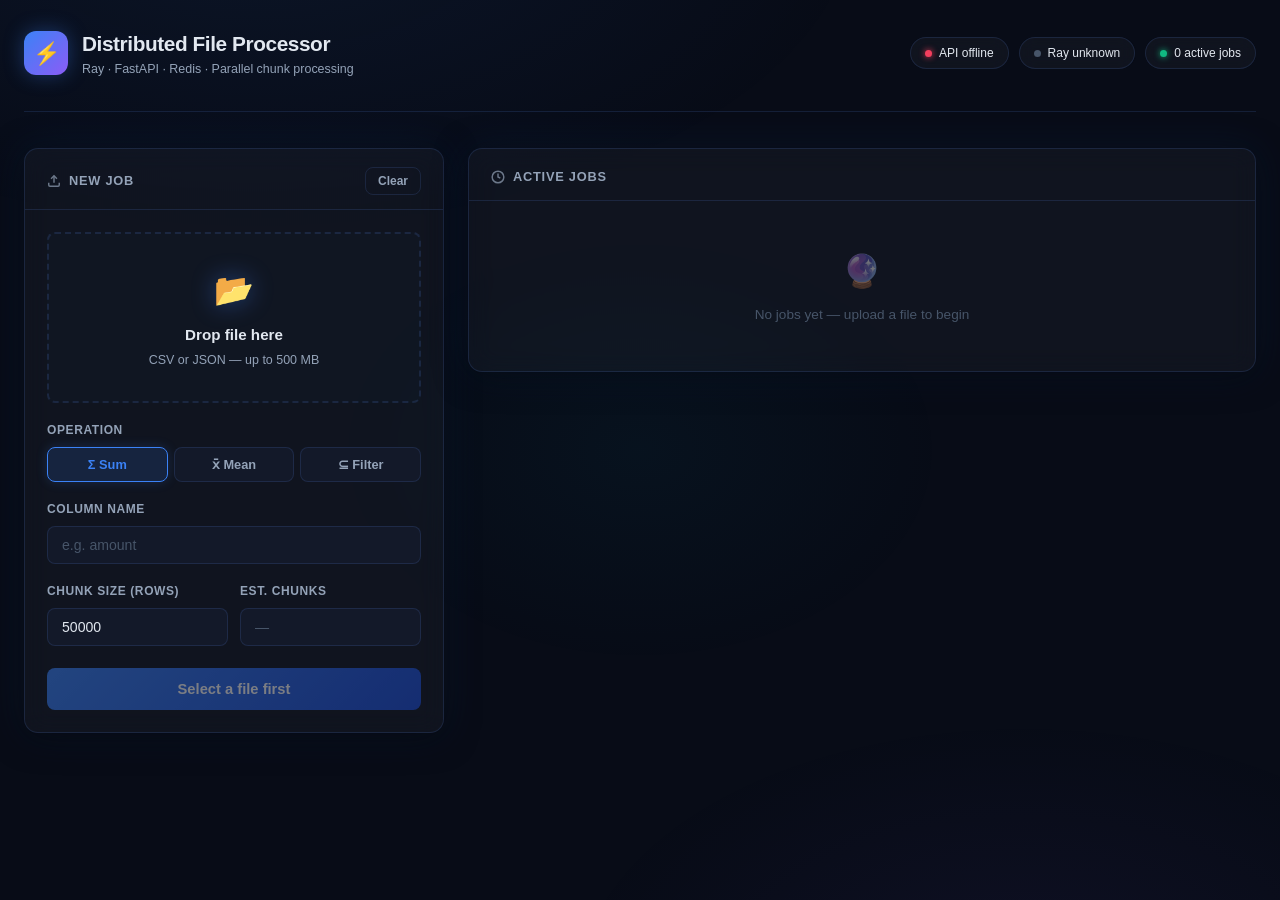
==== frontend/index.html @ 1e4f4f50 "Add dark-theme SPA frontend served from FastAPI UI features: - Drag-and-drop file upload with CSV/JS" ====
<!DOCTYPE html>
<html lang="en">
<head>
<meta charset="UTF-8">
<meta name="viewport" content="width=device-width, initial-scale=1.0">
<title>Distributed File Processor</title>
<style>
/* ── Reset & base ─────────────────────────────────────────────────────── */
*, *::before, *::after { box-sizing: border-box; margin: 0; padding: 0; }

:root {
  --bg:        #080c17;
  --bg2:       #0d1224;
  --bg3:       #131929;
  --surface:   rgba(255,255,255,.035);
  --surfaceH:  rgba(255,255,255,.06);
  --border:    rgba(99,147,255,.14);
  --borderH:   rgba(99,147,255,.32);
  --blue:      #3b82f6;
  --blue-dim:  #1d4ed8;
  --cyan:      #06b6d4;
  --green:     #10b981;
  --amber:     #f59e0b;
  --red:       #f43f5e;
  --purple:    #8b5cf6;
  --txt:       #e2e8f0;
  --txt2:      #94a3b8;
  --txt3:      #475569;
  --radius:    14px;
  --radius-sm: 8px;
  --shadow:    0 4px 32px rgba(0,0,0,.6);
  --glow:      0 0 40px rgba(59,130,246,.12);
}

html { scroll-behavior: smooth; }

body {
  font-family: -apple-system, BlinkMacSystemFont, "Segoe UI", Inter, sans-serif;
  background: var(--bg);
  color: var(--txt);
  min-height: 100vh;
  line-height: 1.5;
  overflow-x: hidden;
}

/* ── Animated background mesh ─────────────────────────────────────────── */
body::before {
  content: "";
  position: fixed;
  inset: 0;
  background:
    radial-gradient(ellipse 80% 60% at 20% -10%, rgba(59,130,246,.08) 0%, transparent 60%),
    radial-gradient(ellipse 60% 50% at 80% 110%, rgba(139,92,246,.06) 0%, transparent 60%),
    radial-gradient(ellipse 40% 40% at 50% 50%, rgba(6,182,212,.04) 0%, transparent 60%);
  pointer-events: none;
  z-index: 0;
}

/* ── Layout ───────────────────────────────────────────────────────────── */
.app { position: relative; z-index: 1; max-width: 1280px; margin: 0 auto; padding: 0 24px 80px; }

/* ── Header ───────────────────────────────────────────────────────────── */
header {
  display: flex;
  align-items: center;
  justify-content: space-between;
  padding: 28px 0 32px;
  border-bottom: 1px solid var(--border);
  margin-bottom: 36px;
  flex-wrap: wrap;
  gap: 16px;
}

.brand { display: flex; align-items: center; gap: 14px; }

.brand-icon {
  width: 44px; height: 44px;
  background: linear-gradient(135deg, var(--blue), var(--purple));
  border-radius: 12px;
  display: grid; place-items: center;
  font-size: 22px;
  box-shadow: 0 0 20px rgba(59,130,246,.35);
  flex-shrink: 0;
}

.brand-text h1 { font-size: 1.3rem; font-weight: 700; letter-spacing: -.02em; }
.brand-text p  { font-size: .78rem; color: var(--txt2); margin-top: 1px; }

.header-badges { display: flex; align-items: center; gap: 10px; flex-wrap: wrap; }

.badge {
  display: flex; align-items: center; gap: 7px;
  padding: 6px 14px;
  border-radius: 999px;
  border: 1px solid var(--border);
  background: var(--surface);
  font-size: .75rem; font-weight: 500;
  backdrop-filter: blur(8px);
  transition: border-color .2s, background .2s;
}
.badge:hover { border-color: var(--borderH); background: var(--surfaceH); }

.dot {
  width: 7px; height: 7px;
  border-radius: 50%;
  background: var(--txt3);
  transition: background .3s;
}
.dot.green { background: var(--green); box-shadow: 0 0 6px var(--green); }
.dot.red   { background: var(--red);   box-shadow: 0 0 6px var(--red); }
.dot.amber { background: var(--amber); box-shadow: 0 0 6px var(--amber); }
.dot.pulse { animation: pulse 1.8s ease-in-out infinite; }

@keyframes pulse { 0%,100%{opacity:1} 50%{opacity:.4} }

/* ── Main grid ────────────────────────────────────────────────────────── */
.grid-main {
  display: grid;
  grid-template-columns: 420px 1fr;
  gap: 24px;
  align-items: start;
}
@media (max-width: 900px) { .grid-main { grid-template-columns: 1fr; } }

/* ── Cards ────────────────────────────────────────────────────────────── */
.card {
  background: var(--surface);
  border: 1px solid var(--border);
  border-radius: var(--radius);
  backdrop-filter: blur(12px);
  box-shadow: var(--shadow), var(--glow);
  overflow: hidden;
  transition: border-color .2s, box-shadow .2s;
}
.card:hover { border-color: var(--borderH); }

.card-header {
  padding: 18px 22px 14px;
  border-bottom: 1px solid var(--border);
  display: flex; align-items: center; justify-content: space-between;
  gap: 12px;
}
.card-title {
  font-size: .8rem;
  font-weight: 600;
  letter-spacing: .06em;
  text-transform: uppercase;
  color: var(--txt2);
  display: flex; align-items: center; gap: 8px;
}
.card-title svg { opacity: .7; }
.card-body { padding: 22px; }

/* ── Upload zone ──────────────────────────────────────────────────────── */
.drop-zone {
  border: 2px dashed var(--border);
  border-radius: var(--radius-sm);
  padding: 32px 24px;
  text-align: center;
  cursor: pointer;
  transition: border-color .2s, background .2s;
  position: relative;
  background: rgba(59,130,246,.02);
}
.drop-zone:hover, .drop-zone.drag-over {
  border-color: var(--blue);
  background: rgba(59,130,246,.06);
}
.drop-zone input[type="file"] {
  position: absolute; inset: 0; opacity: 0; cursor: pointer; width: 100%; height: 100%;
}
.drop-icon {
  font-size: 2rem; margin-bottom: 10px;
  filter: drop-shadow(0 0 12px rgba(59,130,246,.4));
}
.drop-zone h3 { font-size: .95rem; font-weight: 600; margin-bottom: 4px; }
.drop-zone p  { font-size: .78rem; color: var(--txt2); }

.file-pill {
  display: inline-flex; align-items: center; gap: 8px;
  background: var(--bg3);
  border: 1px solid var(--borderH);
  border-radius: 999px;
  padding: 6px 14px;
  font-size: .78rem;
  margin-top: 12px;
  max-width: 100%;
  overflow: hidden;
  text-overflow: ellipsis;
  white-space: nowrap;
}
.file-type-badge {
  padding: 2px 7px;
  border-radius: 4px;
  font-size: .68rem;
  font-weight: 700;
  letter-spacing: .04em;
  text-transform: uppercase;
}
.file-type-badge.csv  { background: rgba(16,185,129,.2); color: var(--green); }
.file-type-badge.json { background: rgba(245,158,11,.2); color: var(--amber); }

/* ── Form elements ────────────────────────────────────────────────────── */
.form-group { margin-top: 18px; }
.form-label {
  display: block;
  font-size: .75rem;
  font-weight: 600;
  letter-spacing: .05em;
  text-transform: uppercase;
  color: var(--txt2);
  margin-bottom: 8px;
}
.form-input {
  width: 100%;
  background: var(--bg3);
  border: 1px solid var(--border);
  border-radius: var(--radius-sm);
  padding: 10px 14px;
  color: var(--txt);
  font-size: .88rem;
  font-family: inherit;
  transition: border-color .2s, box-shadow .2s;
  outline: none;
}
.form-input:focus {
  border-color: var(--blue);
  box-shadow: 0 0 0 3px rgba(59,130,246,.15);
}
.form-input::placeholder { color: var(--txt3); }

.op-tabs { display: flex; gap: 6px; }
.op-tab {
  flex: 1;
  padding: 9px 8px;
  border-radius: var(--radius-sm);
  border: 1px solid var(--border);
  background: var(--bg3);
  color: var(--txt2);
  font-size: .8rem;
  font-weight: 600;
  cursor: pointer;
  text-align: center;
  transition: all .18s;
  font-family: inherit;
}
.op-tab:hover { border-color: var(--borderH); color: var(--txt); }
.op-tab.active {
  border-color: var(--blue);
  background: rgba(59,130,246,.15);
  color: var(--blue);
  box-shadow: 0 0 12px rgba(59,130,246,.2);
}

.form-row { display: grid; grid-template-columns: 1fr 1fr; gap: 12px; margin-top: 18px; }

.filter-section { margin-top: 18px; display: none; }
.filter-section.visible { display: block; }

/* ── Buttons ──────────────────────────────────────────────────────────── */
.btn {
  display: inline-flex; align-items: center; justify-content: center; gap: 8px;
  padding: 11px 22px;
  border-radius: var(--radius-sm);
  font-size: .88rem;
  font-weight: 600;
  cursor: pointer;
  border: none;
  font-family: inherit;
  transition: all .18s;
  text-decoration: none;
  white-space: nowrap;
}
.btn-primary {
  background: linear-gradient(135deg, var(--blue), var(--blue-dim));
  color: #fff;
  box-shadow: 0 4px 16px rgba(59,130,246,.35);
  width: 100%;
  margin-top: 22px;
  padding: 13px;
  font-size: .92rem;
}
.btn-primary:hover:not(:disabled) {
  transform: translateY(-1px);
  box-shadow: 0 6px 24px rgba(59,130,246,.5);
}
.btn-primary:active:not(:disabled) { transform: translateY(0); }
.btn-primary:disabled {
  opacity: .45;
  cursor: not-allowed;
  transform: none;
  box-shadow: none;
}
.btn-ghost {
  background: transparent;
  color: var(--txt2);
  border: 1px solid var(--border);
  padding: 6px 12px;
  font-size: .75rem;
}
.btn-ghost:hover { background: var(--surfaceH); color: var(--txt); border-color: var(--borderH); }
.btn-danger {
  background: rgba(244,63,94,.1);
  border: 1px solid rgba(244,63,94,.25);
  color: var(--red);
  padding: 5px 10px; font-size: .72rem;
}
.btn-danger:hover { background: rgba(244,63,94,.2); }

/* ── Right column ─────────────────────────────────────────────────────── */
.right-col { display: flex; flex-direction: column; gap: 20px; }

/* ── Job items ────────────────────────────────────────────────────────── */
.job-list { display: flex; flex-direction: column; gap: 12px; }
.empty-state {
  text-align: center;
  padding: 32px 16px;
  color: var(--txt3);
  font-size: .85rem;
}
.empty-icon { font-size: 2rem; margin-bottom: 10px; opacity: .4; }

.job-item {
  background: var(--bg3);
  border: 1px solid var(--border);
  border-radius: var(--radius-sm);
  padding: 14px 16px;
  transition: border-color .2s;
  animation: slideIn .25s ease-out;
}
.job-item:hover { border-color: var(--borderH); }

@keyframes slideIn {
  from { opacity: 0; transform: translateY(-8px); }
  to   { opacity: 1; transform: translateY(0); }
}

.job-header { display: flex; align-items: center; justify-content: space-between; margin-bottom: 10px; }
.job-id { font-size: .72rem; font-family: monospace; color: var(--txt2); }
.job-meta { display: flex; align-items: center; gap: 8px; font-size: .78rem; }

.status-badge {
  display: inline-flex; align-items: center; gap: 5px;
  padding: 3px 10px;
  border-radius: 999px;
  font-size: .7rem;
  font-weight: 700;
  letter-spacing: .04em;
  text-transform: uppercase;
}
.status-badge.uploaded  { background: rgba(148,163,184,.1); color: var(--txt2); border: 1px solid rgba(148,163,184,.2); }
.status-badge.processing { background: rgba(59,130,246,.15); color: var(--blue); border: 1px solid rgba(59,130,246,.25); }
.status-badge.completed { background: rgba(16,185,129,.15); color: var(--green); border: 1px solid rgba(16,185,129,.25); }
.status-badge.failed    { background: rgba(244,63,94,.12); color: var(--red); border: 1px solid rgba(244,63,94,.25); }

.job-info { display: flex; gap: 14px; margin-bottom: 10px; flex-wrap: wrap; }
.job-chip {
  font-size: .72rem; color: var(--txt2);
  background: var(--surface);
  padding: 3px 9px;
  border-radius: 5px;
  border: 1px solid var(--border);
  display: flex; align-items: center; gap: 4px;
}
.job-chip span { color: var(--txt); font-weight: 500; }

/* ── Progress bar ─────────────────────────────────────────────────────── */
.progress-wrap {
  background: rgba(255,255,255,.05);
  border-radius: 999px;
  height: 6px;
  overflow: hidden;
  margin-top: 4px;
}
.progress-bar {
  height: 100%;
  border-radius: 999px;
  background: linear-gradient(90deg, var(--blue), var(--cyan));
  transition: width .5s cubic-bezier(.4,0,.2,1);
  box-shadow: 0 0 10px rgba(59,130,246,.6);
  position: relative;
  overflow: hidden;
}
.progress-bar::after {
  content: "";
  position: absolute;
  top: 0; left: -100%; right: -100%; bottom: 0;
  background: linear-gradient(90deg, transparent, rgba(255,255,255,.3), transparent);
  animation: shimmer 1.5s linear infinite;
}
@keyframes shimmer { to { transform: translateX(200%); } }

.progress-label {
  display: flex; justify-content: space-between;
  font-size: .7rem; color: var(--txt3);
  margin-top: 6px;
}
.progress-pct { font-weight: 600; color: var(--blue); }

/* ── Result card ──────────────────────────────────────────────────────── */
.result-display {
  text-align: center;
  padding: 24px 20px;
}
.result-op-label {
  font-size: .72rem;
  font-weight: 700;
  letter-spacing: .1em;
  text-transform: uppercase;
  color: var(--txt3);
  margin-bottom: 6px;
}
.result-expr {
  font-size: .85rem;
  color: var(--txt2);
  margin-bottom: 18px;
  font-family: monospace;
}
.result-value {
  font-size: 3rem;
  font-weight: 800;
  letter-spacing: -.04em;
  background: linear-gradient(135deg, var(--cyan), var(--blue), var(--purple));
  -webkit-background-clip: text;
  -webkit-text-fill-color: transparent;
  background-clip: text;
  line-height: 1;
  margin-bottom: 8px;
  transition: all .3s;
}
.result-job-id {
  font-size: .68rem;
  color: var(--txt3);
  font-family: monospace;
}

/* ── History table ────────────────────────────────────────────────────── */
.history-wrap { overflow-x: auto; }
table {
  width: 100%;
  border-collapse: collapse;
  font-size: .8rem;
}
thead th {
  text-align: left;
  padding: 10px 14px;
  font-size: .7rem;
  font-weight: 700;
  letter-spacing: .07em;
  text-transform: uppercase;
  color: var(--txt3);
  border-bottom: 1px solid var(--border);
  white-space: nowrap;
}
tbody td {
  padding: 11px 14px;
  border-bottom: 1px solid rgba(255,255,255,.04);
  color: var(--txt2);
  vertical-align: middle;
}
tbody tr:hover td { background: var(--surface); }
tbody tr:last-child td { border-bottom: none; }
td.mono { font-family: monospace; font-size: .75rem; }
td.result-val { font-weight: 700; color: var(--txt); }

/* ── Toasts ───────────────────────────────────────────────────────────── */
.toast-container {
  position: fixed;
  bottom: 28px; right: 28px;
  display: flex; flex-direction: column; gap: 10px;
  z-index: 9999;
  pointer-events: none;
}
.toast {
  display: flex; align-items: flex-start; gap: 12px;
  background: var(--bg2);
  border: 1px solid var(--border);
  border-radius: var(--radius-sm);
  padding: 14px 18px;
  min-width: 280px; max-width: 380px;
  box-shadow: var(--shadow);
  backdrop-filter: blur(16px);
  animation: toastIn .25s cubic-bezier(.34,1.56,.64,1);
  pointer-events: all;
}
.toast.removing { animation: toastOut .2s ease-in forwards; }
.toast-icon { font-size: 1.1rem; flex-shrink: 0; margin-top: 1px; }
.toast-body {}
.toast-title { font-size: .82rem; font-weight: 700; margin-bottom: 2px; }
.toast-msg   { font-size: .76rem; color: var(--txt2); }
.toast.success { border-left: 3px solid var(--green); }
.toast.error   { border-left: 3px solid var(--red); }
.toast.info    { border-left: 3px solid var(--blue); }
.toast.warning { border-left: 3px solid var(--amber); }

@keyframes toastIn  { from { opacity:0; transform:translateY(12px) scale(.96) } to { opacity:1; transform:translateY(0) scale(1) } }
@keyframes toastOut { to   { opacity:0; transform:translateY(8px) scale(.96) } }

/* ── Loading spinner ──────────────────────────────────────────────────── */
.spinner {
  width: 14px; height: 14px;
  border: 2px solid rgba(255,255,255,.2);
  border-top-color: #fff;
  border-radius: 50%;
  animation: spin .6s linear infinite;
  display: inline-block;
}
@keyframes spin { to { transform: rotate(360deg); } }

/* ── Misc ─────────────────────────────────────────────────────────────── */
.section-gap { margin-top: 24px; }
.txt-muted { color: var(--txt2); }
.txt-tiny  { font-size: .72rem; color: var(--txt3); }
hr.divider { border: none; border-top: 1px solid var(--border); margin: 18px 0; }
.flex-between { display: flex; align-items: center; justify-content: space-between; }
.gap-8 { gap: 8px; }
</style>
</head>

<body>
<div class="app">

  <!-- ── Header ─────────────────────────────────────────────────────── -->
  <header>
    <div class="brand">
      <div class="brand-icon">⚡</div>
      <div class="brand-text">
        <h1>Distributed File Processor</h1>
        <p>Ray · FastAPI · Redis · Parallel chunk processing</p>
      </div>
    </div>
    <div class="header-badges">
      <div class="badge" id="badge-api">
        <div class="dot" id="dot-api"></div>
        <span id="label-api">API connecting…</span>
      </div>
      <div class="badge" id="badge-ray">
        <div class="dot" id="dot-ray"></div>
        <span id="label-ray">Ray unknown</span>
      </div>
      <div class="badge">
        <div class="dot green"></div>
        <span id="label-jobs">0 active jobs</span>
      </div>
    </div>
  </header>

  <!-- ── Main grid ──────────────────────────────────────────────────── -->
  <div class="grid-main">

    <!-- LEFT: Upload card -->
    <div class="card">
      <div class="card-header">
        <div class="card-title">
          <svg width="14" height="14" viewBox="0 0 24 24" fill="none" stroke="currentColor" stroke-width="2.5"><path d="M21 15v4a2 2 0 0 1-2 2H5a2 2 0 0 1-2-2v-4"/><polyline points="17 8 12 3 7 8"/><line x1="12" y1="3" x2="12" y2="15"/></svg>
          New Job
        </div>
        <button class="btn btn-ghost" id="btn-reset" onclick="resetForm()">Clear</button>
      </div>
      <div class="card-body">

        <!-- Drop zone -->
        <div class="drop-zone" id="drop-zone">
          <input type="file" id="file-input" accept=".csv,.json,text/csv,application/json,text/plain">
          <div class="drop-icon">📂</div>
          <h3>Drop file here</h3>
          <p>CSV or JSON — up to 500 MB</p>
          <div id="file-pill" style="display:none">
            <div class="file-pill">
              <span class="file-type-badge" id="file-type-badge">CSV</span>
              <span id="file-name-label">filename.csv</span>
            </div>
          </div>
        </div>

        <!-- Operation -->
        <div class="form-group">
          <label class="form-label">Operation</label>
          <div class="op-tabs">
            <button class="op-tab active" data-op="sum" onclick="selectOp(this)">
              Σ Sum
            </button>
            <button class="op-tab" data-op="mean" onclick="selectOp(this)">
              x̄ Mean
            </button>
            <button class="op-tab" data-op="filter" onclick="selectOp(this)">
              ⊆ Filter
            </button>
          </div>
        </div>

        <!-- Column name -->
        <div class="form-group">
          <label class="form-label">Column name</label>
          <input id="inp-column" class="form-input" type="text" placeholder="e.g. amount" autocomplete="off">
        </div>

        <!-- Filter value (only for filter op) -->
        <div class="filter-section" id="filter-section">
          <label class="form-label">Filter value</label>
          <input id="inp-filter" class="form-input" type="text" placeholder="e.g. A" autocomplete="off">
        </div>

        <!-- Chunk size -->
        <div class="form-row">
          <div>
            <label class="form-label">Chunk size (rows)</label>
            <input id="inp-chunk" class="form-input" type="number" value="50000" min="1" max="500000">
          </div>
          <div>
            <label class="form-label">Est. chunks</label>
            <input id="inp-est-chunks" class="form-input" type="text" value="—" readonly style="color:var(--txt3)">
          </div>
        </div>

        <!-- Submit -->
        <button class="btn btn-primary" id="btn-submit" onclick="submitJob()" disabled>
          <span id="btn-submit-label">Select a file first</span>
        </button>

      </div>
    </div>

    <!-- RIGHT: Active jobs + Latest result -->
    <div class="right-col">

      <!-- Active / recent jobs -->
      <div class="card">
        <div class="card-header">
          <div class="card-title">
            <svg width="14" height="14" viewBox="0 0 24 24" fill="none" stroke="currentColor" stroke-width="2.5"><circle cx="12" cy="12" r="10"/><polyline points="12 6 12 12 16 14"/></svg>
            Active Jobs
          </div>
          <span class="txt-tiny" id="poll-label"></span>
        </div>
        <div class="card-body" style="padding:14px 16px">
          <div id="job-list" class="job-list">
            <div class="empty-state">
              <div class="empty-icon">🔮</div>
              <p>No jobs yet — upload a file to begin</p>
            </div>
          </div>
        </div>
      </div>

      <!-- Latest result -->
      <div class="card" id="result-card" style="display:none">
        <div class="card-header">
          <div class="card-title">
            <svg width="14" height="14" viewBox="0 0 24 24" fill="none" stroke="currentColor" stroke-width="2.5"><polyline points="22 12 18 12 15 21 9 3 6 12 2 12"/></svg>
            Latest Result
          </div>
        </div>
        <div class="result-display">
          <div class="result-op-label" id="res-op-label">SUM</div>
          <div class="result-expr" id="res-expr">sum(column)</div>
          <div class="result-value" id="res-value">0</div>
          <div class="result-job-id" id="res-job-id"></div>
        </div>
      </div>

    </div>
  </div>

  <!-- ── Job history ─────────────────────────────────────────────────── -->
  <div class="card section-gap" id="history-card" style="display:none">
    <div class="card-header">
      <div class="card-title">
        <svg width="14" height="14" viewBox="0 0 24 24" fill="none" stroke="currentColor" stroke-width="2.5"><path d="M14 2H6a2 2 0 0 0-2 2v16a2 2 0 0 0 2 2h12a2 2 0 0 0 2-2V8z"/><polyline points="14 2 14 8 20 8"/><line x1="16" y1="13" x2="8" y2="13"/><line x1="16" y1="17" x2="8" y2="17"/></svg>
        Job History
      </div>
      <button class="btn btn-ghost" onclick="clearHistory()">Clear history</button>
    </div>
    <div class="card-body" style="padding:0">
      <div class="history-wrap">
        <table>
          <thead>
            <tr>
              <th>Job ID</th>
              <th>File</th>
              <th>Operation</th>
              <th>Column</th>
              <th>Status</th>
              <th>Result</th>
              <th>Time</th>
            </tr>
          </thead>
          <tbody id="history-tbody"></tbody>
        </table>
      </div>
    </div>
  </div>

</div><!-- /.app -->

<!-- ── Toasts ──────────────────────────────────────────────────────────── -->
<div class="toast-container" id="toast-container"></div>

<script>
// ── Config ──────────────────────────────────────────────────────────────
const API = window.location.hostname === 'localhost' || window.location.hostname === '127.0.0.1'
  ? `http://${window.location.host}`
  : '';  // same origin when served from FastAPI

// ── State ────────────────────────────────────────────────────────────────
let selectedFile = null;
let selectedOp   = 'sum';
let activeJobs   = {};      // jobId -> {metadata}
let history      = JSON.parse(localStorage.getItem('dfps_history') || '[]');
let pollTimer    = null;

// ── Init ─────────────────────────────────────────────────────────────────
document.addEventListener('DOMContentLoaded', () => {
  checkHealth();
  renderHistory();
  setInterval(checkHealth, 15000);
  setupDropZone();
  startPoll();
  // Restore any jobs from a previous session that were in-flight
  const saved = JSON.parse(localStorage.getItem('dfps_active') || '[]');
  saved.forEach(j => { activeJobs[j.job_id] = j; });
  if (saved.length) renderJobs();
});

// ── Health check ─────────────────────────────────────────────────────────
async function checkHealth() {
  try {
    const r = await fetch(`${API}/health`);
    const d = await r.json();
    setDot('api', 'green', 'API online');
    setDot('ray', d.ray_initialized ? 'green' : 'amber',
           d.ray_initialized ? 'Ray connected' : 'Ray local');
  } catch {
    setDot('api', 'red', 'API offline');
    setDot('ray', '',    'Ray unknown');
  }
}
function setDot(id, cls, label) {
  const dot = document.getElementById(`dot-${id}`);
  const lbl = document.getElementById(`label-${id}`);
  dot.className = `dot ${cls} ${cls === 'amber' ? 'pulse' : ''}`;
  lbl.textContent = label;
}

// ── File handling ─────────────────────────────────────────────────────────
function setupDropZone() {
  const zone  = document.getElementById('drop-zone');
  const input = document.getElementById('file-input');

  zone.addEventListener('dragover',  e => { e.preventDefault(); zone.classList.add('drag-over'); });
  zone.addEventListener('dragleave', () => zone.classList.remove('drag-over'));
  zone.addEventListener('drop', e => {
    e.preventDefault();
    zone.classList.remove('drag-over');
    const f = e.dataTransfer.files[0];
    if (f) handleFile(f);
  });
  input.addEventListener('change', () => {
    if (input.files[0]) handleFile(input.files[0]);
  });
}

function handleFile(file) {
  selectedFile = file;
  const ext = file.name.split('.').pop().toLowerCase();
  const type = (ext === 'json') ? 'json' : 'csv';

  document.getElementById('file-type-badge').textContent = type.toUpperCase();
  document.getElementById('file-type-badge').className   = `file-type-badge ${type}`;
  document.getElementById('file-name-label').textContent = file.name;
  document.getElementById('file-pill').style.display     = 'block';

  const sizeMB = (file.size / 1048576).toFixed(1);
  document.getElementById('drop-zone').querySelector('h3').textContent = 'File selected';
  document.getElementById('drop-zone').querySelector('p').textContent  = `${sizeMB} MB`;

  updateSubmitBtn();
  estimateChunks();
}

async function estimateChunks() {
  if (!selectedFile) return;
  const chunk = parseInt(document.getElementById('inp-chunk').value) || 50000;
  const sizeMB = selectedFile.size / 1048576;
  // Rough estimate: ~50 bytes per row for CSV
  const est = Math.max(1, Math.ceil(selectedFile.size / 50 / chunk));
  document.getElementById('inp-est-chunks').value = `~${est}`;
}

document.getElementById('inp-chunk').addEventListener('input', estimateChunks);

// ── Operation selector ────────────────────────────────────────────────────
function selectOp(btn) {
  document.querySelectorAll('.op-tab').forEach(t => t.classList.remove('active'));
  btn.classList.add('active');
  selectedOp = btn.dataset.op;
  const fs = document.getElementById('filter-section');
  fs.classList.toggle('visible', selectedOp === 'filter');
}

// ── Submit button state ───────────────────────────────────────────────────
function updateSubmitBtn() {
  const btn  = document.getElementById('btn-submit');
  const lbl  = document.getElementById('btn-submit-label');
  const col  = document.getElementById('inp-column').value.trim();
  const fval = document.getElementById('inp-filter').value.trim();

  if (!selectedFile) {
    btn.disabled = true; lbl.textContent = 'Select a file first'; return;
  }
  if (!col) {
    btn.disabled = true; lbl.textContent = 'Enter column name'; return;
  }
  if (selectedOp === 'filter' && !fval) {
    btn.disabled = true; lbl.textContent = 'Enter filter value'; return;
  }
  btn.disabled = false;
  lbl.textContent = `Start ${selectedOp.toUpperCase()} job`;
}
['inp-column','inp-filter','inp-chunk'].forEach(id =>
  document.getElementById(id).addEventListener('input', updateSubmitBtn)
);

// ── Submit job ────────────────────────────────────────────────────────────
async function submitJob() {
  if (!selectedFile) return;
  const column     = document.getElementById('inp-column').value.trim();
  const filterVal  = document.getElementById('inp-filter').value.trim();
  const chunkSize  = parseInt(document.getElementById('inp-chunk').value) || 50000;

  const btn = document.getElementById('btn-submit');
  const lbl = document.getElementById('btn-submit-label');
  btn.disabled = true;
  lbl.innerHTML = '<span class="spinner"></span> Uploading…';

  try {
    // 1. Upload
    const form = new FormData();
    form.append('file',            selectedFile);
    form.append('operation',       selectedOp);
    form.append('column',          column);
    form.append('chunk_size_rows', chunkSize);
    if (selectedOp === 'filter') form.append('filter_value', filterVal);

    const uploadRes = await fetch(`${API}/api/v1/upload`, { method: 'POST', body: form });
    if (!uploadRes.ok) {
      const err = await uploadRes.json();
      throw new Error(err.detail || `Upload failed (${uploadRes.status})`);
    }
    const uploaded = await uploadRes.json();
    const jobId = uploaded.job_id;

    toast('success', 'Uploaded', `Job ${shortId(jobId)} — ${uploaded.estimated_chunks} chunks`);

    // 2. Process
    lbl.innerHTML = '<span class="spinner"></span> Starting…';
    const procRes = await fetch(`${API}/api/v1/process/${jobId}`, { method: 'POST' });
    if (!procRes.ok) {
      const err = await procRes.json();
      throw new Error(err.detail || `Process start failed (${procRes.status})`);
    }

    // 3. Track locally
    activeJobs[jobId] = {
      job_id:    jobId,
      filename:  selectedFile.name,
      operation: selectedOp,
      column,
      filter_value: filterVal || null,
      status:    'processing',
      progress:  0,
      started:   new Date().toISOString(),
    };
    saveActive();
    addHistory({ ...activeJobs[jobId] });
    renderJobs();
    toast('info', 'Processing', `${selectedOp}(${column}) dispatched to Ray workers`);
    resetForm();

  } catch (e) {
    toast('error', 'Error', e.message);
    btn.disabled = false;
    lbl.textContent = `Start ${selectedOp.toUpperCase()} job`;
  }
}

// ── Polling ───────────────────────────────────────────────────────────────
function startPoll() {
  if (pollTimer) clearInterval(pollTimer);
  pollTimer = setInterval(pollJobs, 2500);
}

async function pollJobs() {
  const ids = Object.keys(activeJobs).filter(
    id => !['completed','failed'].includes(activeJobs[id].status)
  );
  if (!ids.length) {
    document.getElementById('poll-label').textContent = '';
    updateActiveBadge();
    return;
  }
  document.getElementById('poll-label').textContent = `Polling every 2.5s`;

  await Promise.all(ids.map(async jobId => {
    try {
      const r = await fetch(`${API}/api/v1/status/${jobId}`);
      if (!r.ok) return;
      const d = await r.json();
      activeJobs[jobId] = { ...activeJobs[jobId], ...d };

      if (d.status === 'completed') {
        // Fetch result
        const rr = await fetch(`${API}/api/v1/result/${jobId}`);
        if (rr.ok) {
          const rd = await rr.json();
          activeJobs[jobId].result = rd.result;
          showResult(activeJobs[jobId]);
          toast('success', 'Completed', `${d.status} — ${activeJobs[jobId].operation}(${activeJobs[jobId].column}) = ${fmtNum(rd.result)}`);
          updateHistoryJob(jobId, activeJobs[jobId]);
        }
      } else if (d.status === 'failed') {
        toast('error', 'Job Failed', d.error_message || 'Unknown error');
        updateHistoryJob(jobId, activeJobs[jobId]);
      }
    } catch { /* silent */ }
  }));

  saveActive();
  renderJobs();
  updateActiveBadge();
}

// ── Render active jobs ────────────────────────────────────────────────────
function renderJobs() {
  const container = document.getElementById('job-list');
  const jobs = Object.values(activeJobs).sort((a,b) =>
    new Date(b.started||0) - new Date(a.started||0)
  ).slice(0, 8);

  if (!jobs.length) {
    container.innerHTML = `<div class="empty-state"><div class="empty-icon">🔮</div><p>No jobs yet — upload a file to begin</p></div>`;
    return;
  }

  container.innerHTML = jobs.map(j => {
    const prog = Math.round(j.progress || 0);
    const isActive = !['completed','failed'].includes(j.status);
    const resultLine = j.result != null
      ? `<div style="margin-top:10px;font-size:.8rem;color:var(--green);font-weight:700">
           Result: ${fmtNum(j.result)}
         </div>`
      : j.status === 'failed'
      ? `<div style="margin-top:8px;font-size:.76rem;color:var(--red)">${j.error_message || 'Failed'}</div>`
      : '';

    return `
    <div class="job-item" id="job-${j.job_id}">
      <div class="job-header">
        <span class="job-id">${j.job_id}</span>
        <div class="job-meta">
          <span class="status-badge ${j.status}">${isActive ? '<span class="spinner" style="width:8px;height:8px;border-width:1.5px"></span> ' : ''}${j.status}</span>
          <button class="btn btn-danger" onclick="removeJob('${j.job_id}')">✕</button>
        </div>
      </div>
      <div class="job-info">
        <div class="job-chip">Op <span>${j.operation}</span></div>
        <div class="job-chip">Col <span>${j.column}</span></div>
        ${j.filter_value ? `<div class="job-chip">Val <span>${j.filter_value}</span></div>` : ''}
        <div class="job-chip">📄 <span>${j.filename || 'file'}</span></div>
      </div>
      ${isActive ? `
        <div class="progress-wrap">
          <div class="progress-bar" style="width:${prog}%"></div>
        </div>
        <div class="progress-label">
          <span>${j.status === 'processing' ? 'Processing chunks…' : j.status}</span>
          <span class="progress-pct">${prog}%</span>
        </div>` : ''}
      ${resultLine}
    </div>`;
  }).join('');
}

function removeJob(jobId) {
  delete activeJobs[jobId];
  saveActive();
  renderJobs();
  updateActiveBadge();
}

function saveActive() {
  localStorage.setItem('dfps_active', JSON.stringify(Object.values(activeJobs)));
}

function updateActiveBadge() {
  const n = Object.values(activeJobs).filter(j => j.status === 'processing').length;
  document.getElementById('label-jobs').textContent = `${n} active job${n !== 1 ? 's' : ''}`;
}

// ── Show result ───────────────────────────────────────────────────────────
let countAnimFrame = null;
function showResult(job) {
  const card = document.getElementById('result-card');
  card.style.display = 'block';

  document.getElementById('res-op-label').textContent = job.operation.toUpperCase();
  document.getElementById('res-expr').textContent     = `${job.operation}(${job.column})`;
  document.getElementById('res-job-id').textContent   = `job: ${shortId(job.job_id)}`;

  // Animated counter
  const el    = document.getElementById('res-value');
  const end   = job.result;
  const start = parseFloat(el.dataset.last || 0);
  const dur   = 1200;
  const t0    = performance.now();
  el.dataset.last = end;

  if (countAnimFrame) cancelAnimationFrame(countAnimFrame);
  function tick(now) {
    const pct = Math.min((now - t0) / dur, 1);
    const ease = 1 - Math.pow(1 - pct, 4);
    el.textContent = fmtNum(start + (end - start) * ease);
    if (pct < 1) countAnimFrame = requestAnimationFrame(tick);
  }
  countAnimFrame = requestAnimationFrame(tick);
}

// ── History ───────────────────────────────────────────────────────────────
function addHistory(job) {
  history.unshift({ ...job, id: job.job_id });
  history = history.slice(0, 50);
  saveHistory();
  renderHistory();
}
function updateHistoryJob(jobId, job) {
  const idx = history.findIndex(h => h.id === jobId);
  if (idx >= 0) { history[idx] = { ...history[idx], ...job }; saveHistory(); renderHistory(); }
}
function saveHistory() { localStorage.setItem('dfps_history', JSON.stringify(history)); }
function clearHistory() { history = []; saveHistory(); renderHistory(); }

function renderHistory() {
  const card  = document.getElementById('history-card');
  const tbody = document.getElementById('history-tbody');
  if (!history.length) { card.style.display = 'none'; return; }
  card.style.display = 'block';

  tbody.innerHTML = history.map(j => `
  <tr>
    <td class="mono">${shortId(j.id || j.job_id)}</td>
    <td class="txt-muted" style="max-width:120px;overflow:hidden;text-overflow:ellipsis;white-space:nowrap" title="${j.filename||''}">${j.filename || '—'}</td>
    <td><span class="status-badge ${j.operation}" style="background:rgba(99,147,255,.1);color:#6393ff;border-color:rgba(99,147,255,.2)">${j.operation}</span></td>
    <td class="mono txt-muted">${j.column}</td>
    <td><span class="status-badge ${j.status}">${j.status}</span></td>
    <td class="result-val">${j.result != null ? fmtNum(j.result) : j.status === 'failed' ? '<span style="color:var(--red)">✕ error</span>' : '<span style="color:var(--txt3)">—</span>'}</td>
    <td class="txt-tiny">${j.started ? timeAgo(j.started) : '—'}</td>
  </tr>`).join('');
}

// ── Reset form ────────────────────────────────────────────────────────────
function resetForm() {
  selectedFile = null;
  document.getElementById('file-input').value = '';
  document.getElementById('file-pill').style.display = 'none';
  document.getElementById('drop-zone').querySelector('h3').textContent = 'Drop file here';
  document.getElementById('drop-zone').querySelector('p').textContent  = 'CSV or JSON — up to 500 MB';
  document.getElementById('inp-column').value = '';
  document.getElementById('inp-filter').value = '';
  document.getElementById('inp-chunk').value  = '50000';
  document.getElementById('inp-est-chunks').value = '—';
  updateSubmitBtn();
}

// ── Toasts ────────────────────────────────────────────────────────────────
function toast(type, title, msg, duration = 4000) {
  const icons = { success:'✅', error:'❌', info:'ℹ️', warning:'⚠️' };
  const el = document.createElement('div');
  el.className = `toast ${type}`;
  el.innerHTML = `
    <div class="toast-icon">${icons[type]||'ℹ️'}</div>
    <div class="toast-body">
      <div class="toast-title">${title}</div>
      <div class="toast-msg">${msg}</div>
    </div>`;
  document.getElementById('toast-container').prepend(el);
  setTimeout(() => {
    el.classList.add('removing');
    setTimeout(() => el.remove(), 200);
  }, duration);
}

// ── Helpers ───────────────────────────────────────────────────────────────
function shortId(id) { return id ? id.slice(0, 8) + '…' : '—'; }
function fmtNum(n) {
  if (n == null) return '—';
  const num = parseFloat(n);
  if (Number.isInteger(num)) return num.toLocaleString();
  return num.toLocaleString(undefined, { maximumFractionDigits: 6 });
}
function timeAgo(iso) {
  const d = Math.round((Date.now() - new Date(iso)) / 1000);
  if (d < 60)   return `${d}s ago`;
  if (d < 3600) return `${Math.round(d/60)}m ago`;
  return `${Math.round(d/3600)}h ago`;
}
</script>
</body>
</html>
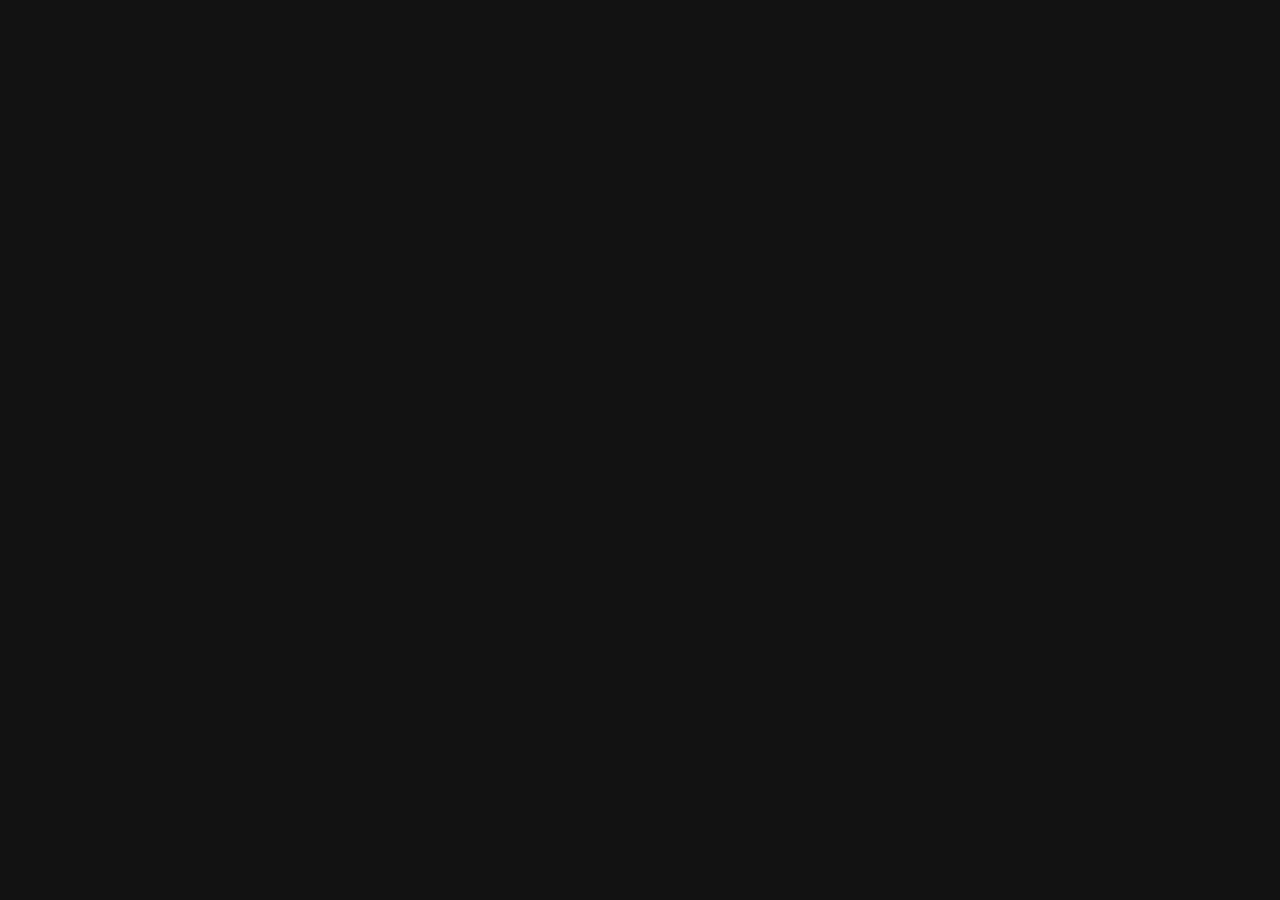
==== commit e8a5584b: "Replace Next.js frontend with a vanilla SPA control plane Drop the broken Next.js app (no index.html" ====
--- a/frontend/index.html
+++ b/frontend/index.html
@@ -1,1108 +1,17 @@
 <!DOCTYPE html>
 <html lang="en">
 <head>
-<meta charset="UTF-8">
-<meta name="viewport" content="width=device-width, initial-scale=1.0">
-<title>Distributed File Processor</title>
-<style>
-/* ── Reset & base ─────────────────────────────────────────────────────── */
-*, *::before, *::after { box-sizing: border-box; margin: 0; padding: 0; }
-
-:root {
-  --bg:        #080c17;
-  --bg2:       #0d1224;
-  --bg3:       #131929;
-  --surface:   rgba(255,255,255,.035);
-  --surfaceH:  rgba(255,255,255,.06);
-  --border:    rgba(99,147,255,.14);
-  --borderH:   rgba(99,147,255,.32);
-  --blue:      #3b82f6;
-  --blue-dim:  #1d4ed8;
-  --cyan:      #06b6d4;
-  --green:     #10b981;
-  --amber:     #f59e0b;
-  --red:       #f43f5e;
-  --purple:    #8b5cf6;
-  --txt:       #e2e8f0;
-  --txt2:      #94a3b8;
-  --txt3:      #475569;
-  --radius:    14px;
-  --radius-sm: 8px;
-  --shadow:    0 4px 32px rgba(0,0,0,.6);
-  --glow:      0 0 40px rgba(59,130,246,.12);
-}
-
-html { scroll-behavior: smooth; }
-
-body {
-  font-family: -apple-system, BlinkMacSystemFont, "Segoe UI", Inter, sans-serif;
-  background: var(--bg);
-  color: var(--txt);
-  min-height: 100vh;
-  line-height: 1.5;
-  overflow-x: hidden;
-}
-
-/* ── Animated background mesh ─────────────────────────────────────────── */
-body::before {
-  content: "";
-  position: fixed;
-  inset: 0;
-  background:
-    radial-gradient(ellipse 80% 60% at 20% -10%, rgba(59,130,246,.08) 0%, transparent 60%),
-    radial-gradient(ellipse 60% 50% at 80% 110%, rgba(139,92,246,.06) 0%, transparent 60%),
-    radial-gradient(ellipse 40% 40% at 50% 50%, rgba(6,182,212,.04) 0%, transparent 60%);
-  pointer-events: none;
-  z-index: 0;
-}
-
-/* ── Layout ───────────────────────────────────────────────────────────── */
-.app { position: relative; z-index: 1; max-width: 1280px; margin: 0 auto; padding: 0 24px 80px; }
-
-/* ── Header ───────────────────────────────────────────────────────────── */
-header {
-  display: flex;
-  align-items: center;
-  justify-content: space-between;
-  padding: 28px 0 32px;
-  border-bottom: 1px solid var(--border);
-  margin-bottom: 36px;
-  flex-wrap: wrap;
-  gap: 16px;
-}
-
-.brand { display: flex; align-items: center; gap: 14px; }
-
-.brand-icon {
-  width: 44px; height: 44px;
-  background: linear-gradient(135deg, var(--blue), var(--purple));
-  border-radius: 12px;
-  display: grid; place-items: center;
-  font-size: 22px;
-  box-shadow: 0 0 20px rgba(59,130,246,.35);
-  flex-shrink: 0;
-}
-
-.brand-text h1 { font-size: 1.3rem; font-weight: 700; letter-spacing: -.02em; }
-.brand-text p  { font-size: .78rem; color: var(--txt2); margin-top: 1px; }
-
-.header-badges { display: flex; align-items: center; gap: 10px; flex-wrap: wrap; }
-
-.badge {
-  display: flex; align-items: center; gap: 7px;
-  padding: 6px 14px;
-  border-radius: 999px;
-  border: 1px solid var(--border);
-  background: var(--surface);
-  font-size: .75rem; font-weight: 500;
-  backdrop-filter: blur(8px);
-  transition: border-color .2s, background .2s;
-}
-.badge:hover { border-color: var(--borderH); background: var(--surfaceH); }
-
-.dot {
-  width: 7px; height: 7px;
-  border-radius: 50%;
-  background: var(--txt3);
-  transition: background .3s;
-}
-.dot.green { background: var(--green); box-shadow: 0 0 6px var(--green); }
-.dot.red   { background: var(--red);   box-shadow: 0 0 6px var(--red); }
-.dot.amber { background: var(--amber); box-shadow: 0 0 6px var(--amber); }
-.dot.pulse { animation: pulse 1.8s ease-in-out infinite; }
-
-@keyframes pulse { 0%,100%{opacity:1} 50%{opacity:.4} }
-
-/* ── Main grid ────────────────────────────────────────────────────────── */
-.grid-main {
-  display: grid;
-  grid-template-columns: 420px 1fr;
-  gap: 24px;
-  align-items: start;
-}
-@media (max-width: 900px) { .grid-main { grid-template-columns: 1fr; } }
-
-/* ── Cards ────────────────────────────────────────────────────────────── */
-.card {
-  background: var(--surface);
-  border: 1px solid var(--border);
-  border-radius: var(--radius);
-  backdrop-filter: blur(12px);
-  box-shadow: var(--shadow), var(--glow);
-  overflow: hidden;
-  transition: border-color .2s, box-shadow .2s;
-}
-.card:hover { border-color: var(--borderH); }
-
-.card-header {
-  padding: 18px 22px 14px;
-  border-bottom: 1px solid var(--border);
-  display: flex; align-items: center; justify-content: space-between;
-  gap: 12px;
-}
-.card-title {
-  font-size: .8rem;
-  font-weight: 600;
-  letter-spacing: .06em;
-  text-transform: uppercase;
-  color: var(--txt2);
-  display: flex; align-items: center; gap: 8px;
-}
-.card-title svg { opacity: .7; }
-.card-body { padding: 22px; }
-
-/* ── Upload zone ──────────────────────────────────────────────────────── */
-.drop-zone {
-  border: 2px dashed var(--border);
-  border-radius: var(--radius-sm);
-  padding: 32px 24px;
-  text-align: center;
-  cursor: pointer;
-  transition: border-color .2s, background .2s;
-  position: relative;
-  background: rgba(59,130,246,.02);
-}
-.drop-zone:hover, .drop-zone.drag-over {
-  border-color: var(--blue);
-  background: rgba(59,130,246,.06);
-}
-.drop-zone input[type="file"] {
-  position: absolute; inset: 0; opacity: 0; cursor: pointer; width: 100%; height: 100%;
-}
-.drop-icon {
-  font-size: 2rem; margin-bottom: 10px;
-  filter: drop-shadow(0 0 12px rgba(59,130,246,.4));
-}
-.drop-zone h3 { font-size: .95rem; font-weight: 600; margin-bottom: 4px; }
-.drop-zone p  { font-size: .78rem; color: var(--txt2); }
-
-.file-pill {
-  display: inline-flex; align-items: center; gap: 8px;
-  background: var(--bg3);
-  border: 1px solid var(--borderH);
-  border-radius: 999px;
-  padding: 6px 14px;
-  font-size: .78rem;
-  margin-top: 12px;
-  max-width: 100%;
-  overflow: hidden;
-  text-overflow: ellipsis;
-  white-space: nowrap;
-}
-.file-type-badge {
-  padding: 2px 7px;
-  border-radius: 4px;
-  font-size: .68rem;
-  font-weight: 700;
-  letter-spacing: .04em;
-  text-transform: uppercase;
-}
-.file-type-badge.csv  { background: rgba(16,185,129,.2); color: var(--green); }
-.file-type-badge.json { background: rgba(245,158,11,.2); color: var(--amber); }
-
-/* ── Form elements ────────────────────────────────────────────────────── */
-.form-group { margin-top: 18px; }
-.form-label {
-  display: block;
-  font-size: .75rem;
-  font-weight: 600;
-  letter-spacing: .05em;
-  text-transform: uppercase;
-  color: var(--txt2);
-  margin-bottom: 8px;
-}
-.form-input {
-  width: 100%;
-  background: var(--bg3);
-  border: 1px solid var(--border);
-  border-radius: var(--radius-sm);
-  padding: 10px 14px;
-  color: var(--txt);
-  font-size: .88rem;
-  font-family: inherit;
-  transition: border-color .2s, box-shadow .2s;
-  outline: none;
-}
-.form-input:focus {
-  border-color: var(--blue);
-  box-shadow: 0 0 0 3px rgba(59,130,246,.15);
-}
-.form-input::placeholder { color: var(--txt3); }
-
-.op-tabs { display: flex; gap: 6px; }
-.op-tab {
-  flex: 1;
-  padding: 9px 8px;
-  border-radius: var(--radius-sm);
-  border: 1px solid var(--border);
-  background: var(--bg3);
-  color: var(--txt2);
-  font-size: .8rem;
-  font-weight: 600;
-  cursor: pointer;
-  text-align: center;
-  transition: all .18s;
-  font-family: inherit;
-}
-.op-tab:hover { border-color: var(--borderH); color: var(--txt); }
-.op-tab.active {
-  border-color: var(--blue);
-  background: rgba(59,130,246,.15);
-  color: var(--blue);
-  box-shadow: 0 0 12px rgba(59,130,246,.2);
-}
-
-.form-row { display: grid; grid-template-columns: 1fr 1fr; gap: 12px; margin-top: 18px; }
-
-.filter-section { margin-top: 18px; display: none; }
-.filter-section.visible { display: block; }
-
-/* ── Buttons ──────────────────────────────────────────────────────────── */
-.btn {
-  display: inline-flex; align-items: center; justify-content: center; gap: 8px;
-  padding: 11px 22px;
-  border-radius: var(--radius-sm);
-  font-size: .88rem;
-  font-weight: 600;
-  cursor: pointer;
-  border: none;
-  font-family: inherit;
-  transition: all .18s;
-  text-decoration: none;
-  white-space: nowrap;
-}
-.btn-primary {
-  background: linear-gradient(135deg, var(--blue), var(--blue-dim));
-  color: #fff;
-  box-shadow: 0 4px 16px rgba(59,130,246,.35);
-  width: 100%;
-  margin-top: 22px;
-  padding: 13px;
-  font-size: .92rem;
-}
-.btn-primary:hover:not(:disabled) {
-  transform: translateY(-1px);
-  box-shadow: 0 6px 24px rgba(59,130,246,.5);
-}
-.btn-primary:active:not(:disabled) { transform: translateY(0); }
-.btn-primary:disabled {
-  opacity: .45;
-  cursor: not-allowed;
-  transform: none;
-  box-shadow: none;
-}
-.btn-ghost {
-  background: transparent;
-  color: var(--txt2);
-  border: 1px solid var(--border);
-  padding: 6px 12px;
-  font-size: .75rem;
-}
-.btn-ghost:hover { background: var(--surfaceH); color: var(--txt); border-color: var(--borderH); }
-.btn-danger {
-  background: rgba(244,63,94,.1);
-  border: 1px solid rgba(244,63,94,.25);
-  color: var(--red);
-  padding: 5px 10px; font-size: .72rem;
-}
-.btn-danger:hover { background: rgba(244,63,94,.2); }
-
-/* ── Right column ─────────────────────────────────────────────────────── */
-.right-col { display: flex; flex-direction: column; gap: 20px; }
-
-/* ── Job items ────────────────────────────────────────────────────────── */
-.job-list { display: flex; flex-direction: column; gap: 12px; }
-.empty-state {
-  text-align: center;
-  padding: 32px 16px;
-  color: var(--txt3);
-  font-size: .85rem;
-}
-.empty-icon { font-size: 2rem; margin-bottom: 10px; opacity: .4; }
-
-.job-item {
-  background: var(--bg3);
-  border: 1px solid var(--border);
-  border-radius: var(--radius-sm);
-  padding: 14px 16px;
-  transition: border-color .2s;
-  animation: slideIn .25s ease-out;
-}
-.job-item:hover { border-color: var(--borderH); }
-
-@keyframes slideIn {
-  from { opacity: 0; transform: translateY(-8px); }
-  to   { opacity: 1; transform: translateY(0); }
-}
-
-.job-header { display: flex; align-items: center; justify-content: space-between; margin-bottom: 10px; }
-.job-id { font-size: .72rem; font-family: monospace; color: var(--txt2); }
-.job-meta { display: flex; align-items: center; gap: 8px; font-size: .78rem; }
-
-.status-badge {
-  display: inline-flex; align-items: center; gap: 5px;
-  padding: 3px 10px;
-  border-radius: 999px;
-  font-size: .7rem;
-  font-weight: 700;
-  letter-spacing: .04em;
-  text-transform: uppercase;
-}
-.status-badge.uploaded  { background: rgba(148,163,184,.1); color: var(--txt2); border: 1px solid rgba(148,163,184,.2); }
-.status-badge.processing { background: rgba(59,130,246,.15); color: var(--blue); border: 1px solid rgba(59,130,246,.25); }
-.status-badge.completed { background: rgba(16,185,129,.15); color: var(--green); border: 1px solid rgba(16,185,129,.25); }
-.status-badge.failed    { background: rgba(244,63,94,.12); color: var(--red); border: 1px solid rgba(244,63,94,.25); }
-
-.job-info { display: flex; gap: 14px; margin-bottom: 10px; flex-wrap: wrap; }
-.job-chip {
-  font-size: .72rem; color: var(--txt2);
-  background: var(--surface);
-  padding: 3px 9px;
-  border-radius: 5px;
-  border: 1px solid var(--border);
-  display: flex; align-items: center; gap: 4px;
-}
-.job-chip span { color: var(--txt); font-weight: 500; }
-
-/* ── Progress bar ─────────────────────────────────────────────────────── */
-.progress-wrap {
-  background: rgba(255,255,255,.05);
-  border-radius: 999px;
-  height: 6px;
-  overflow: hidden;
-  margin-top: 4px;
-}
-.progress-bar {
-  height: 100%;
-  border-radius: 999px;
-  background: linear-gradient(90deg, var(--blue), var(--cyan));
-  transition: width .5s cubic-bezier(.4,0,.2,1);
-  box-shadow: 0 0 10px rgba(59,130,246,.6);
-  position: relative;
-  overflow: hidden;
-}
-.progress-bar::after {
-  content: "";
-  position: absolute;
-  top: 0; left: -100%; right: -100%; bottom: 0;
-  background: linear-gradient(90deg, transparent, rgba(255,255,255,.3), transparent);
-  animation: shimmer 1.5s linear infinite;
-}
-@keyframes shimmer { to { transform: translateX(200%); } }
-
-.progress-label {
-  display: flex; justify-content: space-between;
-  font-size: .7rem; color: var(--txt3);
-  margin-top: 6px;
-}
-.progress-pct { font-weight: 600; color: var(--blue); }
-
-/* ── Result card ──────────────────────────────────────────────────────── */
-.result-display {
-  text-align: center;
-  padding: 24px 20px;
-}
-.result-op-label {
-  font-size: .72rem;
-  font-weight: 700;
-  letter-spacing: .1em;
-  text-transform: uppercase;
-  color: var(--txt3);
-  margin-bottom: 6px;
-}
-.result-expr {
-  font-size: .85rem;
-  color: var(--txt2);
-  margin-bottom: 18px;
-  font-family: monospace;
-}
-.result-value {
-  font-size: 3rem;
-  font-weight: 800;
-  letter-spacing: -.04em;
-  background: linear-gradient(135deg, var(--cyan), var(--blue), var(--purple));
-  -webkit-background-clip: text;
-  -webkit-text-fill-color: transparent;
-  background-clip: text;
-  line-height: 1;
-  margin-bottom: 8px;
-  transition: all .3s;
-}
-.result-job-id {
-  font-size: .68rem;
-  color: var(--txt3);
-  font-family: monospace;
-}
-
-/* ── History table ────────────────────────────────────────────────────── */
-.history-wrap { overflow-x: auto; }
-table {
-  width: 100%;
-  border-collapse: collapse;
-  font-size: .8rem;
-}
-thead th {
-  text-align: left;
-  padding: 10px 14px;
-  font-size: .7rem;
-  font-weight: 700;
-  letter-spacing: .07em;
-  text-transform: uppercase;
-  color: var(--txt3);
-  border-bottom: 1px solid var(--border);
-  white-space: nowrap;
-}
-tbody td {
-  padding: 11px 14px;
-  border-bottom: 1px solid rgba(255,255,255,.04);
-  color: var(--txt2);
-  vertical-align: middle;
-}
-tbody tr:hover td { background: var(--surface); }
-tbody tr:last-child td { border-bottom: none; }
-td.mono { font-family: monospace; font-size: .75rem; }
-td.result-val { font-weight: 700; color: var(--txt); }
-
-/* ── Toasts ───────────────────────────────────────────────────────────── */
-.toast-container {
-  position: fixed;
-  bottom: 28px; right: 28px;
-  display: flex; flex-direction: column; gap: 10px;
-  z-index: 9999;
-  pointer-events: none;
-}
-.toast {
-  display: flex; align-items: flex-start; gap: 12px;
-  background: var(--bg2);
-  border: 1px solid var(--border);
-  border-radius: var(--radius-sm);
-  padding: 14px 18px;
-  min-width: 280px; max-width: 380px;
-  box-shadow: var(--shadow);
-  backdrop-filter: blur(16px);
-  animation: toastIn .25s cubic-bezier(.34,1.56,.64,1);
-  pointer-events: all;
-}
-.toast.removing { animation: toastOut .2s ease-in forwards; }
-.toast-icon { font-size: 1.1rem; flex-shrink: 0; margin-top: 1px; }
-.toast-body {}
-.toast-title { font-size: .82rem; font-weight: 700; margin-bottom: 2px; }
-.toast-msg   { font-size: .76rem; color: var(--txt2); }
-.toast.success { border-left: 3px solid var(--green); }
-.toast.error   { border-left: 3px solid var(--red); }
-.toast.info    { border-left: 3px solid var(--blue); }
-.toast.warning { border-left: 3px solid var(--amber); }
-
-@keyframes toastIn  { from { opacity:0; transform:translateY(12px) scale(.96) } to { opacity:1; transform:translateY(0) scale(1) } }
-@keyframes toastOut { to   { opacity:0; transform:translateY(8px) scale(.96) } }
-
-/* ── Loading spinner ──────────────────────────────────────────────────── */
-.spinner {
-  width: 14px; height: 14px;
-  border: 2px solid rgba(255,255,255,.2);
-  border-top-color: #fff;
-  border-radius: 50%;
-  animation: spin .6s linear infinite;
-  display: inline-block;
-}
-@keyframes spin { to { transform: rotate(360deg); } }
-
-/* ── Misc ─────────────────────────────────────────────────────────────── */
-.section-gap { margin-top: 24px; }
-.txt-muted { color: var(--txt2); }
-.txt-tiny  { font-size: .72rem; color: var(--txt3); }
-hr.divider { border: none; border-top: 1px solid var(--border); margin: 18px 0; }
-.flex-between { display: flex; align-items: center; justify-content: space-between; }
-.gap-8 { gap: 8px; }
-</style>
+  <meta charset="utf-8" />
+  <meta name="viewport" content="width=device-width, initial-scale=1" />
+  <meta name="color-scheme" content="dark" />
+  <meta name="description" content="Distributed File Processing — chunk-parallel CSV/JSON pipelines over a Ray cluster." />
+  <title>DFP · Distributed File Processing</title>
+  <link rel="icon" href="data:image/svg+xml,%3Csvg xmlns='http://www.w3.org/2000/svg' viewBox='0 0 24 24' fill='none' stroke='%2338bdf8' stroke-width='2'%3E%3Crect x='3' y='3' width='18' height='18' rx='2'/%3E%3Cpath d='M9 8h6v8H9z'/%3E%3C/svg%3E" />
+  <link rel="stylesheet" href="/static/styles.css" />
 </head>
-
 <body>
-<div class="app">
-
-  <!-- ── Header ─────────────────────────────────────────────────────── -->
-  <header>
-    <div class="brand">
-      <div class="brand-icon">⚡</div>
-      <div class="brand-text">
-        <h1>Distributed File Processor</h1>
-        <p>Ray · FastAPI · Redis · Parallel chunk processing</p>
-      </div>
-    </div>
-    <div class="header-badges">
-      <div class="badge" id="badge-api">
-        <div class="dot" id="dot-api"></div>
-        <span id="label-api">API connecting…</span>
-      </div>
-      <div class="badge" id="badge-ray">
-        <div class="dot" id="dot-ray"></div>
-        <span id="label-ray">Ray unknown</span>
-      </div>
-      <div class="badge">
-        <div class="dot green"></div>
-        <span id="label-jobs">0 active jobs</span>
-      </div>
-    </div>
-  </header>
-
-  <!-- ── Main grid ──────────────────────────────────────────────────── -->
-  <div class="grid-main">
-
-    <!-- LEFT: Upload card -->
-    <div class="card">
-      <div class="card-header">
-        <div class="card-title">
-          <svg width="14" height="14" viewBox="0 0 24 24" fill="none" stroke="currentColor" stroke-width="2.5"><path d="M21 15v4a2 2 0 0 1-2 2H5a2 2 0 0 1-2-2v-4"/><polyline points="17 8 12 3 7 8"/><line x1="12" y1="3" x2="12" y2="15"/></svg>
-          New Job
-        </div>
-        <button class="btn btn-ghost" id="btn-reset" onclick="resetForm()">Clear</button>
-      </div>
-      <div class="card-body">
-
-        <!-- Drop zone -->
-        <div class="drop-zone" id="drop-zone">
-          <input type="file" id="file-input" accept=".csv,.json,text/csv,application/json,text/plain">
-          <div class="drop-icon">📂</div>
-          <h3>Drop file here</h3>
-          <p>CSV or JSON — up to 500 MB</p>
-          <div id="file-pill" style="display:none">
-            <div class="file-pill">
-              <span class="file-type-badge" id="file-type-badge">CSV</span>
-              <span id="file-name-label">filename.csv</span>
-            </div>
-          </div>
-        </div>
-
-        <!-- Operation -->
-        <div class="form-group">
-          <label class="form-label">Operation</label>
-          <div class="op-tabs">
-            <button class="op-tab active" data-op="sum" onclick="selectOp(this)">
-              Σ Sum
-            </button>
-            <button class="op-tab" data-op="mean" onclick="selectOp(this)">
-              x̄ Mean
-            </button>
-            <button class="op-tab" data-op="filter" onclick="selectOp(this)">
-              ⊆ Filter
-            </button>
-          </div>
-        </div>
-
-        <!-- Column name -->
-        <div class="form-group">
-          <label class="form-label">Column name</label>
-          <input id="inp-column" class="form-input" type="text" placeholder="e.g. amount" autocomplete="off">
-        </div>
-
-        <!-- Filter value (only for filter op) -->
-        <div class="filter-section" id="filter-section">
-          <label class="form-label">Filter value</label>
-          <input id="inp-filter" class="form-input" type="text" placeholder="e.g. A" autocomplete="off">
-        </div>
-
-        <!-- Chunk size -->
-        <div class="form-row">
-          <div>
-            <label class="form-label">Chunk size (rows)</label>
-            <input id="inp-chunk" class="form-input" type="number" value="50000" min="1" max="500000">
-          </div>
-          <div>
-            <label class="form-label">Est. chunks</label>
-            <input id="inp-est-chunks" class="form-input" type="text" value="—" readonly style="color:var(--txt3)">
-          </div>
-        </div>
-
-        <!-- Submit -->
-        <button class="btn btn-primary" id="btn-submit" onclick="submitJob()" disabled>
-          <span id="btn-submit-label">Select a file first</span>
-        </button>
-
-      </div>
-    </div>
-
-    <!-- RIGHT: Active jobs + Latest result -->
-    <div class="right-col">
-
-      <!-- Active / recent jobs -->
-      <div class="card">
-        <div class="card-header">
-          <div class="card-title">
-            <svg width="14" height="14" viewBox="0 0 24 24" fill="none" stroke="currentColor" stroke-width="2.5"><circle cx="12" cy="12" r="10"/><polyline points="12 6 12 12 16 14"/></svg>
-            Active Jobs
-          </div>
-          <span class="txt-tiny" id="poll-label"></span>
-        </div>
-        <div class="card-body" style="padding:14px 16px">
-          <div id="job-list" class="job-list">
-            <div class="empty-state">
-              <div class="empty-icon">🔮</div>
-              <p>No jobs yet — upload a file to begin</p>
-            </div>
-          </div>
-        </div>
-      </div>
-
-      <!-- Latest result -->
-      <div class="card" id="result-card" style="display:none">
-        <div class="card-header">
-          <div class="card-title">
-            <svg width="14" height="14" viewBox="0 0 24 24" fill="none" stroke="currentColor" stroke-width="2.5"><polyline points="22 12 18 12 15 21 9 3 6 12 2 12"/></svg>
-            Latest Result
-          </div>
-        </div>
-        <div class="result-display">
-          <div class="result-op-label" id="res-op-label">SUM</div>
-          <div class="result-expr" id="res-expr">sum(column)</div>
-          <div class="result-value" id="res-value">0</div>
-          <div class="result-job-id" id="res-job-id"></div>
-        </div>
-      </div>
-
-    </div>
-  </div>
-
-  <!-- ── Job history ─────────────────────────────────────────────────── -->
-  <div class="card section-gap" id="history-card" style="display:none">
-    <div class="card-header">
-      <div class="card-title">
-        <svg width="14" height="14" viewBox="0 0 24 24" fill="none" stroke="currentColor" stroke-width="2.5"><path d="M14 2H6a2 2 0 0 0-2 2v16a2 2 0 0 0 2 2h12a2 2 0 0 0 2-2V8z"/><polyline points="14 2 14 8 20 8"/><line x1="16" y1="13" x2="8" y2="13"/><line x1="16" y1="17" x2="8" y2="17"/></svg>
-        Job History
-      </div>
-      <button class="btn btn-ghost" onclick="clearHistory()">Clear history</button>
-    </div>
-    <div class="card-body" style="padding:0">
-      <div class="history-wrap">
-        <table>
-          <thead>
-            <tr>
-              <th>Job ID</th>
-              <th>File</th>
-              <th>Operation</th>
-              <th>Column</th>
-              <th>Status</th>
-              <th>Result</th>
-              <th>Time</th>
-            </tr>
-          </thead>
-          <tbody id="history-tbody"></tbody>
-        </table>
-      </div>
-    </div>
-  </div>
-
-</div><!-- /.app -->
-
-<!-- ── Toasts ──────────────────────────────────────────────────────────── -->
-<div class="toast-container" id="toast-container"></div>
-
-<script>
-// ── Config ──────────────────────────────────────────────────────────────
-const API = window.location.hostname === 'localhost' || window.location.hostname === '127.0.0.1'
-  ? `http://${window.location.host}`
-  : '';  // same origin when served from FastAPI
-
-// ── State ────────────────────────────────────────────────────────────────
-let selectedFile = null;
-let selectedOp   = 'sum';
-let activeJobs   = {};      // jobId -> {metadata}
-let history      = JSON.parse(localStorage.getItem('dfps_history') || '[]');
-let pollTimer    = null;
-
-// ── Init ─────────────────────────────────────────────────────────────────
-document.addEventListener('DOMContentLoaded', () => {
-  checkHealth();
-  renderHistory();
-  setInterval(checkHealth, 15000);
-  setupDropZone();
-  startPoll();
-  // Restore any jobs from a previous session that were in-flight
-  const saved = JSON.parse(localStorage.getItem('dfps_active') || '[]');
-  saved.forEach(j => { activeJobs[j.job_id] = j; });
-  if (saved.length) renderJobs();
-});
-
-// ── Health check ─────────────────────────────────────────────────────────
-async function checkHealth() {
-  try {
-    const r = await fetch(`${API}/health`);
-    const d = await r.json();
-    setDot('api', 'green', 'API online');
-    setDot('ray', d.ray_initialized ? 'green' : 'amber',
-           d.ray_initialized ? 'Ray connected' : 'Ray local');
-  } catch {
-    setDot('api', 'red', 'API offline');
-    setDot('ray', '',    'Ray unknown');
-  }
-}
-function setDot(id, cls, label) {
-  const dot = document.getElementById(`dot-${id}`);
-  const lbl = document.getElementById(`label-${id}`);
-  dot.className = `dot ${cls} ${cls === 'amber' ? 'pulse' : ''}`;
-  lbl.textContent = label;
-}
-
-// ── File handling ─────────────────────────────────────────────────────────
-function setupDropZone() {
-  const zone  = document.getElementById('drop-zone');
-  const input = document.getElementById('file-input');
-
-  zone.addEventListener('dragover',  e => { e.preventDefault(); zone.classList.add('drag-over'); });
-  zone.addEventListener('dragleave', () => zone.classList.remove('drag-over'));
-  zone.addEventListener('drop', e => {
-    e.preventDefault();
-    zone.classList.remove('drag-over');
-    const f = e.dataTransfer.files[0];
-    if (f) handleFile(f);
-  });
-  input.addEventListener('change', () => {
-    if (input.files[0]) handleFile(input.files[0]);
-  });
-}
-
-function handleFile(file) {
-  selectedFile = file;
-  const ext = file.name.split('.').pop().toLowerCase();
-  const type = (ext === 'json') ? 'json' : 'csv';
-
-  document.getElementById('file-type-badge').textContent = type.toUpperCase();
-  document.getElementById('file-type-badge').className   = `file-type-badge ${type}`;
-  document.getElementById('file-name-label').textContent = file.name;
-  document.getElementById('file-pill').style.display     = 'block';
-
-  const sizeMB = (file.size / 1048576).toFixed(1);
-  document.getElementById('drop-zone').querySelector('h3').textContent = 'File selected';
-  document.getElementById('drop-zone').querySelector('p').textContent  = `${sizeMB} MB`;
-
-  updateSubmitBtn();
-  estimateChunks();
-}
-
-async function estimateChunks() {
-  if (!selectedFile) return;
-  const chunk = parseInt(document.getElementById('inp-chunk').value) || 50000;
-  const sizeMB = selectedFile.size / 1048576;
-  // Rough estimate: ~50 bytes per row for CSV
-  const est = Math.max(1, Math.ceil(selectedFile.size / 50 / chunk));
-  document.getElementById('inp-est-chunks').value = `~${est}`;
-}
-
-document.getElementById('inp-chunk').addEventListener('input', estimateChunks);
-
-// ── Operation selector ────────────────────────────────────────────────────
-function selectOp(btn) {
-  document.querySelectorAll('.op-tab').forEach(t => t.classList.remove('active'));
-  btn.classList.add('active');
-  selectedOp = btn.dataset.op;
-  const fs = document.getElementById('filter-section');
-  fs.classList.toggle('visible', selectedOp === 'filter');
-}
-
-// ── Submit button state ───────────────────────────────────────────────────
-function updateSubmitBtn() {
-  const btn  = document.getElementById('btn-submit');
-  const lbl  = document.getElementById('btn-submit-label');
-  const col  = document.getElementById('inp-column').value.trim();
-  const fval = document.getElementById('inp-filter').value.trim();
-
-  if (!selectedFile) {
-    btn.disabled = true; lbl.textContent = 'Select a file first'; return;
-  }
-  if (!col) {
-    btn.disabled = true; lbl.textContent = 'Enter column name'; return;
-  }
-  if (selectedOp === 'filter' && !fval) {
-    btn.disabled = true; lbl.textContent = 'Enter filter value'; return;
-  }
-  btn.disabled = false;
-  lbl.textContent = `Start ${selectedOp.toUpperCase()} job`;
-}
-['inp-column','inp-filter','inp-chunk'].forEach(id =>
-  document.getElementById(id).addEventListener('input', updateSubmitBtn)
-);
-
-// ── Submit job ────────────────────────────────────────────────────────────
-async function submitJob() {
-  if (!selectedFile) return;
-  const column     = document.getElementById('inp-column').value.trim();
-  const filterVal  = document.getElementById('inp-filter').value.trim();
-  const chunkSize  = parseInt(document.getElementById('inp-chunk').value) || 50000;
-
-  const btn = document.getElementById('btn-submit');
-  const lbl = document.getElementById('btn-submit-label');
-  btn.disabled = true;
-  lbl.innerHTML = '<span class="spinner"></span> Uploading…';
-
-  try {
-    // 1. Upload
-    const form = new FormData();
-    form.append('file',            selectedFile);
-    form.append('operation',       selectedOp);
-    form.append('column',          column);
-    form.append('chunk_size_rows', chunkSize);
-    if (selectedOp === 'filter') form.append('filter_value', filterVal);
-
-    const uploadRes = await fetch(`${API}/api/v1/upload`, { method: 'POST', body: form });
-    if (!uploadRes.ok) {
-      const err = await uploadRes.json();
-      throw new Error(err.detail || `Upload failed (${uploadRes.status})`);
-    }
-    const uploaded = await uploadRes.json();
-    const jobId = uploaded.job_id;
-
-    toast('success', 'Uploaded', `Job ${shortId(jobId)} — ${uploaded.estimated_chunks} chunks`);
-
-    // 2. Process
-    lbl.innerHTML = '<span class="spinner"></span> Starting…';
-    const procRes = await fetch(`${API}/api/v1/process/${jobId}`, { method: 'POST' });
-    if (!procRes.ok) {
-      const err = await procRes.json();
-      throw new Error(err.detail || `Process start failed (${procRes.status})`);
-    }
-
-    // 3. Track locally
-    activeJobs[jobId] = {
-      job_id:    jobId,
-      filename:  selectedFile.name,
-      operation: selectedOp,
-      column,
-      filter_value: filterVal || null,
-      status:    'processing',
-      progress:  0,
-      started:   new Date().toISOString(),
-    };
-    saveActive();
-    addHistory({ ...activeJobs[jobId] });
-    renderJobs();
-    toast('info', 'Processing', `${selectedOp}(${column}) dispatched to Ray workers`);
-    resetForm();
-
-  } catch (e) {
-    toast('error', 'Error', e.message);
-    btn.disabled = false;
-    lbl.textContent = `Start ${selectedOp.toUpperCase()} job`;
-  }
-}
-
-// ── Polling ───────────────────────────────────────────────────────────────
-function startPoll() {
-  if (pollTimer) clearInterval(pollTimer);
-  pollTimer = setInterval(pollJobs, 2500);
-}
-
-async function pollJobs() {
-  const ids = Object.keys(activeJobs).filter(
-    id => !['completed','failed'].includes(activeJobs[id].status)
-  );
-  if (!ids.length) {
-    document.getElementById('poll-label').textContent = '';
-    updateActiveBadge();
-    return;
-  }
-  document.getElementById('poll-label').textContent = `Polling every 2.5s`;
-
-  await Promise.all(ids.map(async jobId => {
-    try {
-      const r = await fetch(`${API}/api/v1/status/${jobId}`);
-      if (!r.ok) return;
-      const d = await r.json();
-      activeJobs[jobId] = { ...activeJobs[jobId], ...d };
-
-      if (d.status === 'completed') {
-        // Fetch result
-        const rr = await fetch(`${API}/api/v1/result/${jobId}`);
-        if (rr.ok) {
-          const rd = await rr.json();
-          activeJobs[jobId].result = rd.result;
-          showResult(activeJobs[jobId]);
-          toast('success', 'Completed', `${d.status} — ${activeJobs[jobId].operation}(${activeJobs[jobId].column}) = ${fmtNum(rd.result)}`);
-          updateHistoryJob(jobId, activeJobs[jobId]);
-        }
-      } else if (d.status === 'failed') {
-        toast('error', 'Job Failed', d.error_message || 'Unknown error');
-        updateHistoryJob(jobId, activeJobs[jobId]);
-      }
-    } catch { /* silent */ }
-  }));
-
-  saveActive();
-  renderJobs();
-  updateActiveBadge();
-}
-
-// ── Render active jobs ────────────────────────────────────────────────────
-function renderJobs() {
-  const container = document.getElementById('job-list');
-  const jobs = Object.values(activeJobs).sort((a,b) =>
-    new Date(b.started||0) - new Date(a.started||0)
-  ).slice(0, 8);
-
-  if (!jobs.length) {
-    container.innerHTML = `<div class="empty-state"><div class="empty-icon">🔮</div><p>No jobs yet — upload a file to begin</p></div>`;
-    return;
-  }
-
-  container.innerHTML = jobs.map(j => {
-    const prog = Math.round(j.progress || 0);
-    const isActive = !['completed','failed'].includes(j.status);
-    const resultLine = j.result != null
-      ? `<div style="margin-top:10px;font-size:.8rem;color:var(--green);font-weight:700">
-           Result: ${fmtNum(j.result)}
-         </div>`
-      : j.status === 'failed'
-      ? `<div style="margin-top:8px;font-size:.76rem;color:var(--red)">${j.error_message || 'Failed'}</div>`
-      : '';
-
-    return `
-    <div class="job-item" id="job-${j.job_id}">
-      <div class="job-header">
-        <span class="job-id">${j.job_id}</span>
-        <div class="job-meta">
-          <span class="status-badge ${j.status}">${isActive ? '<span class="spinner" style="width:8px;height:8px;border-width:1.5px"></span> ' : ''}${j.status}</span>
-          <button class="btn btn-danger" onclick="removeJob('${j.job_id}')">✕</button>
-        </div>
-      </div>
-      <div class="job-info">
-        <div class="job-chip">Op <span>${j.operation}</span></div>
-        <div class="job-chip">Col <span>${j.column}</span></div>
-        ${j.filter_value ? `<div class="job-chip">Val <span>${j.filter_value}</span></div>` : ''}
-        <div class="job-chip">📄 <span>${j.filename || 'file'}</span></div>
-      </div>
-      ${isActive ? `
-        <div class="progress-wrap">
-          <div class="progress-bar" style="width:${prog}%"></div>
-        </div>
-        <div class="progress-label">
-          <span>${j.status === 'processing' ? 'Processing chunks…' : j.status}</span>
-          <span class="progress-pct">${prog}%</span>
-        </div>` : ''}
-      ${resultLine}
-    </div>`;
-  }).join('');
-}
-
-function removeJob(jobId) {
-  delete activeJobs[jobId];
-  saveActive();
-  renderJobs();
-  updateActiveBadge();
-}
-
-function saveActive() {
-  localStorage.setItem('dfps_active', JSON.stringify(Object.values(activeJobs)));
-}
-
-function updateActiveBadge() {
-  const n = Object.values(activeJobs).filter(j => j.status === 'processing').length;
-  document.getElementById('label-jobs').textContent = `${n} active job${n !== 1 ? 's' : ''}`;
-}
-
-// ── Show result ───────────────────────────────────────────────────────────
-let countAnimFrame = null;
-function showResult(job) {
-  const card = document.getElementById('result-card');
-  card.style.display = 'block';
-
-  document.getElementById('res-op-label').textContent = job.operation.toUpperCase();
-  document.getElementById('res-expr').textContent     = `${job.operation}(${job.column})`;
-  document.getElementById('res-job-id').textContent   = `job: ${shortId(job.job_id)}`;
-
-  // Animated counter
-  const el    = document.getElementById('res-value');
-  const end   = job.result;
-  const start = parseFloat(el.dataset.last || 0);
-  const dur   = 1200;
-  const t0    = performance.now();
-  el.dataset.last = end;
-
-  if (countAnimFrame) cancelAnimationFrame(countAnimFrame);
-  function tick(now) {
-    const pct = Math.min((now - t0) / dur, 1);
-    const ease = 1 - Math.pow(1 - pct, 4);
-    el.textContent = fmtNum(start + (end - start) * ease);
-    if (pct < 1) countAnimFrame = requestAnimationFrame(tick);
-  }
-  countAnimFrame = requestAnimationFrame(tick);
-}
-
-// ── History ───────────────────────────────────────────────────────────────
-function addHistory(job) {
-  history.unshift({ ...job, id: job.job_id });
-  history = history.slice(0, 50);
-  saveHistory();
-  renderHistory();
-}
-function updateHistoryJob(jobId, job) {
-  const idx = history.findIndex(h => h.id === jobId);
-  if (idx >= 0) { history[idx] = { ...history[idx], ...job }; saveHistory(); renderHistory(); }
-}
-function saveHistory() { localStorage.setItem('dfps_history', JSON.stringify(history)); }
-function clearHistory() { history = []; saveHistory(); renderHistory(); }
-
-function renderHistory() {
-  const card  = document.getElementById('history-card');
-  const tbody = document.getElementById('history-tbody');
-  if (!history.length) { card.style.display = 'none'; return; }
-  card.style.display = 'block';
-
-  tbody.innerHTML = history.map(j => `
-  <tr>
-    <td class="mono">${shortId(j.id || j.job_id)}</td>
-    <td class="txt-muted" style="max-width:120px;overflow:hidden;text-overflow:ellipsis;white-space:nowrap" title="${j.filename||''}">${j.filename || '—'}</td>
-    <td><span class="status-badge ${j.operation}" style="background:rgba(99,147,255,.1);color:#6393ff;border-color:rgba(99,147,255,.2)">${j.operation}</span></td>
-    <td class="mono txt-muted">${j.column}</td>
-    <td><span class="status-badge ${j.status}">${j.status}</span></td>
-    <td class="result-val">${j.result != null ? fmtNum(j.result) : j.status === 'failed' ? '<span style="color:var(--red)">✕ error</span>' : '<span style="color:var(--txt3)">—</span>'}</td>
-    <td class="txt-tiny">${j.started ? timeAgo(j.started) : '—'}</td>
-  </tr>`).join('');
-}
-
-// ── Reset form ────────────────────────────────────────────────────────────
-function resetForm() {
-  selectedFile = null;
-  document.getElementById('file-input').value = '';
-  document.getElementById('file-pill').style.display = 'none';
-  document.getElementById('drop-zone').querySelector('h3').textContent = 'Drop file here';
-  document.getElementById('drop-zone').querySelector('p').textContent  = 'CSV or JSON — up to 500 MB';
-  document.getElementById('inp-column').value = '';
-  document.getElementById('inp-filter').value = '';
-  document.getElementById('inp-chunk').value  = '50000';
-  document.getElementById('inp-est-chunks').value = '—';
-  updateSubmitBtn();
-}
-
-// ── Toasts ────────────────────────────────────────────────────────────────
-function toast(type, title, msg, duration = 4000) {
-  const icons = { success:'✅', error:'❌', info:'ℹ️', warning:'⚠️' };
-  const el = document.createElement('div');
-  el.className = `toast ${type}`;
-  el.innerHTML = `
-    <div class="toast-icon">${icons[type]||'ℹ️'}</div>
-    <div class="toast-body">
-      <div class="toast-title">${title}</div>
-      <div class="toast-msg">${msg}</div>
-    </div>`;
-  document.getElementById('toast-container').prepend(el);
-  setTimeout(() => {
-    el.classList.add('removing');
-    setTimeout(() => el.remove(), 200);
-  }, duration);
-}
-
-// ── Helpers ───────────────────────────────────────────────────────────────
-function shortId(id) { return id ? id.slice(0, 8) + '…' : '—'; }
-function fmtNum(n) {
-  if (n == null) return '—';
-  const num = parseFloat(n);
-  if (Number.isInteger(num)) return num.toLocaleString();
-  return num.toLocaleString(undefined, { maximumFractionDigits: 6 });
-}
-function timeAgo(iso) {
-  const d = Math.round((Date.now() - new Date(iso)) / 1000);
-  if (d < 60)   return `${d}s ago`;
-  if (d < 3600) return `${Math.round(d/60)}m ago`;
-  return `${Math.round(d/3600)}h ago`;
-}
-</script>
+  <div id="app"></div>
+  <div id="toasts" class="toasts" aria-live="polite"></div>
+  <script type="module" src="/static/js/main.js"></script>
 </body>
-</html>
+</html>
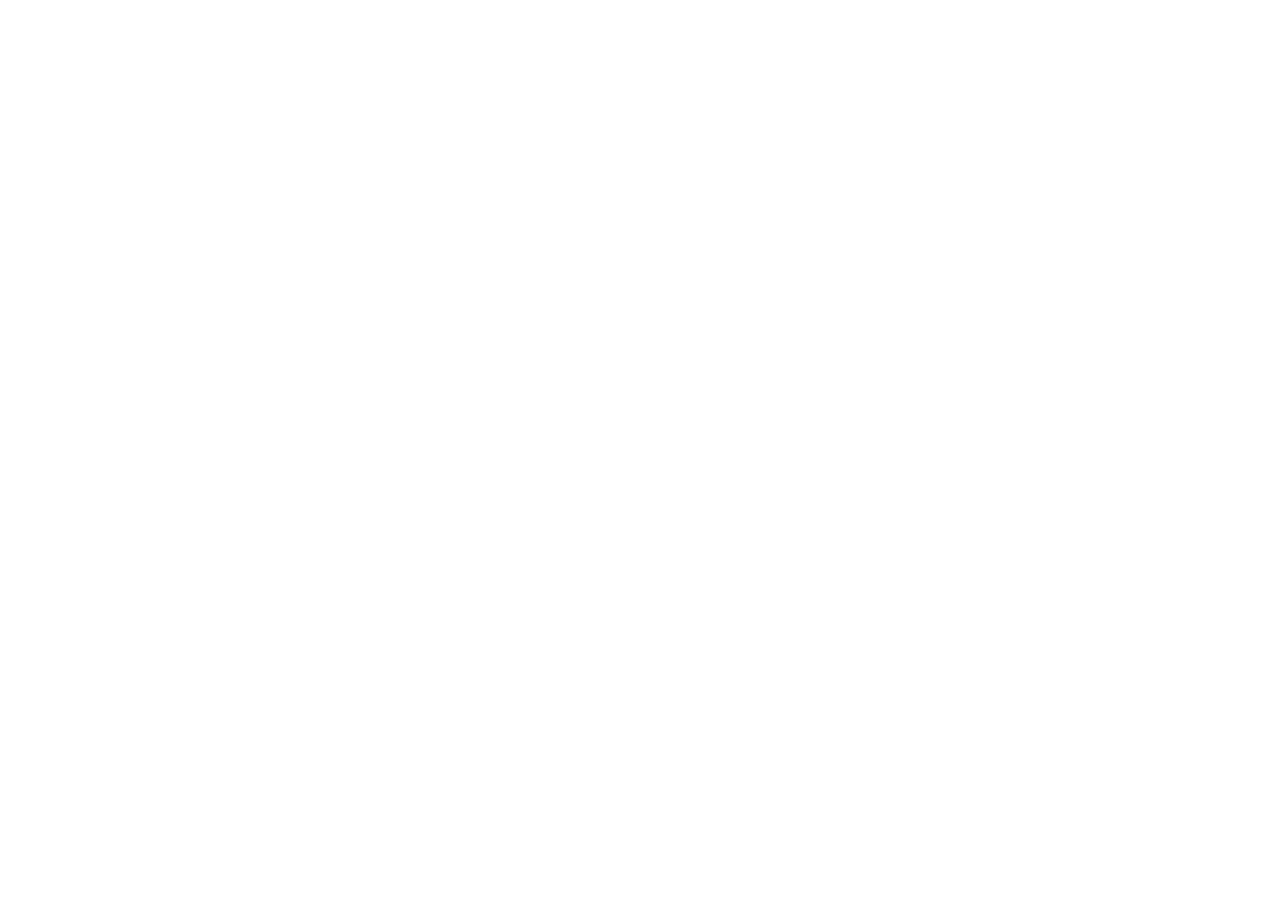
==== commit f9b838c6: "feat(ui): apply Obsidian Flux design to all diagrams, charts, and architecture views Rebuild every v" ====
--- a/frontend/index.html
+++ b/frontend/index.html
@@ -3,10 +3,13 @@
 <head>
   <meta charset="utf-8" />
   <meta name="viewport" content="width=device-width, initial-scale=1" />
-  <meta name="color-scheme" content="dark" />
+  <meta name="color-scheme" content="light" />
   <meta name="description" content="Distributed File Processing — chunk-parallel CSV/JSON pipelines over a Ray cluster." />
   <title>DFP · Distributed File Processing</title>
-  <link rel="icon" href="data:image/svg+xml,%3Csvg xmlns='http://www.w3.org/2000/svg' viewBox='0 0 24 24' fill='none' stroke='%2338bdf8' stroke-width='2'%3E%3Crect x='3' y='3' width='18' height='18' rx='2'/%3E%3Cpath d='M9 8h6v8H9z'/%3E%3C/svg%3E" />
+  <link rel="icon" href="data:image/svg+xml,%3Csvg xmlns='http://www.w3.org/2000/svg' viewBox='0 0 24 24'%3E%3Crect x='1' y='1' width='22' height='22' fill='%23000000'/%3E%3Cpath d='M12 4l-6 9h4l-2 7 8-11h-4l3-5z' fill='%2361f4fd'/%3E%3C/svg%3E" />
+  <link rel="preconnect" href="https://fonts.googleapis.com" />
+  <link rel="preconnect" href="https://fonts.gstatic.com" crossorigin />
+  <link href="https://fonts.googleapis.com/css2?family=Hanken+Grotesk:wght@400;500;600;700;800;900&family=JetBrains+Mono:wght@400;500;600;700&display=swap" rel="stylesheet" />
   <link rel="stylesheet" href="/static/styles.css" />
 </head>
 <body>
